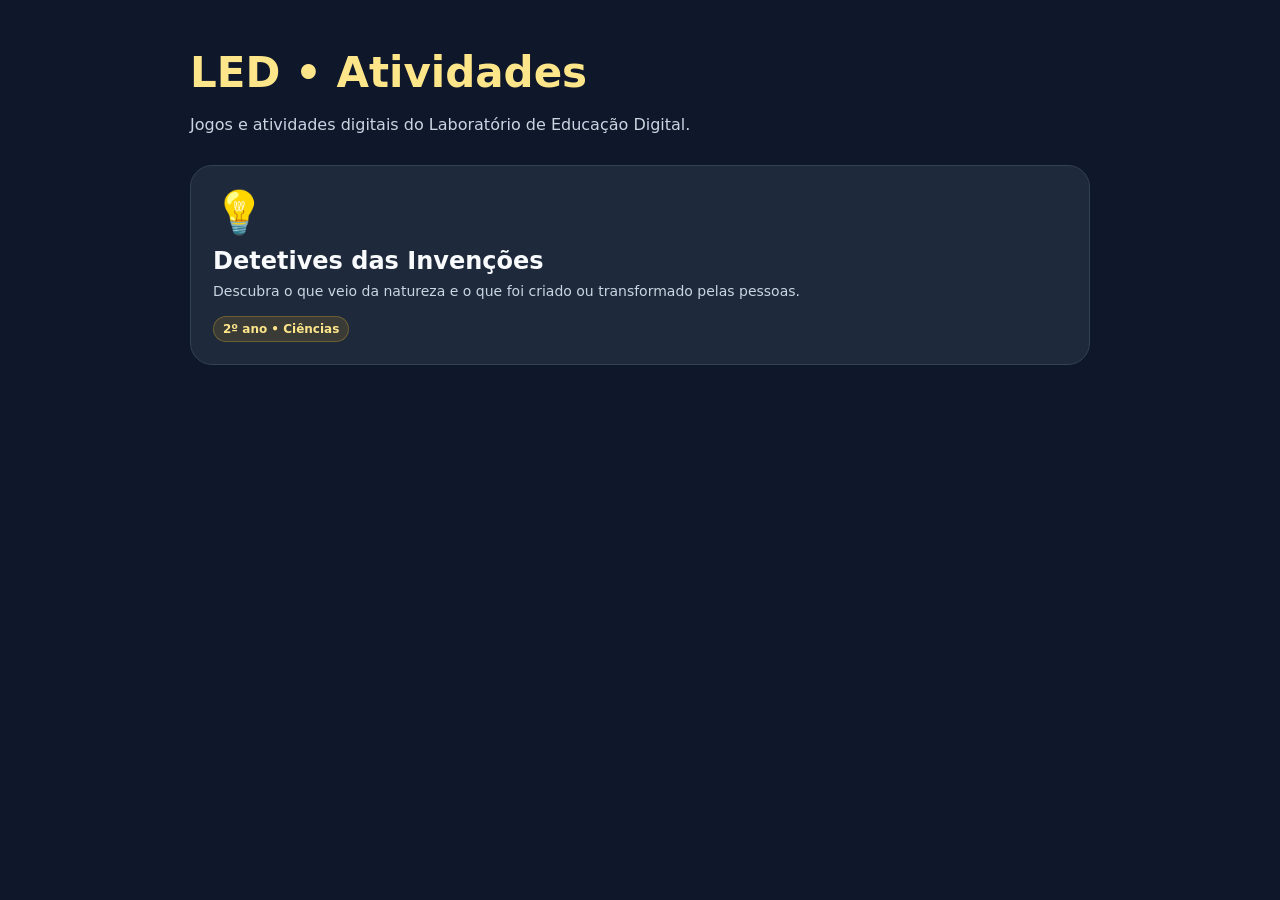
==== index.html @ f3a34b70 "Cria página inicial do LED" ====
<!DOCTYPE html>
<html lang="pt-BR">
<head>
<meta charset="UTF-8">
<meta name="viewport" content="width=device-width, initial-scale=1.0">
<title>LED • Atividades</title>
<style>
body{margin:0;font-family:system-ui,-apple-system,Segoe UI,Roboto,Arial,sans-serif;background:#0f172a;color:#f8fafc;min-height:100vh}main{max-width:900px;margin:auto;padding:48px 20px}h1{font-size:42px;margin:0 0 8px;color:#fde68a}p{color:#cbd5e1;line-height:1.5}.grid{display:grid;grid-template-columns:repeat(auto-fit,minmax(260px,1fr));gap:16px;margin-top:28px}.card{display:block;text-decoration:none;color:#f8fafc;background:#1e293b;border:1px solid #334155;border-radius:22px;padding:22px;transition:.2s}.card:hover{transform:translateY(-2px);border-color:#fbbf24}.emoji{font-size:42px}.card h2{margin:10px 0 6px}.card p{margin:0;font-size:14px}.tag{display:inline-block;margin-top:14px;background:#fbbf2420;color:#fde68a;border:1px solid #fbbf2444;border-radius:999px;padding:5px 9px;font-size:12px;font-weight:700}</style>
</head>
<body>
<main>
<h1>LED • Atividades</h1>
<p>Jogos e atividades digitais do Laboratório de Educação Digital.</p>
<div class="grid">
<a class="card" href="./invencoes/">
<div class="emoji">💡</div>
<h2>Detetives das Invenções</h2>
<p>Descubra o que veio da natureza e o que foi criado ou transformado pelas pessoas.</p>
<span class="tag">2º ano • Ciências</span>
</a>
</div>
</main>
</body>
</html>
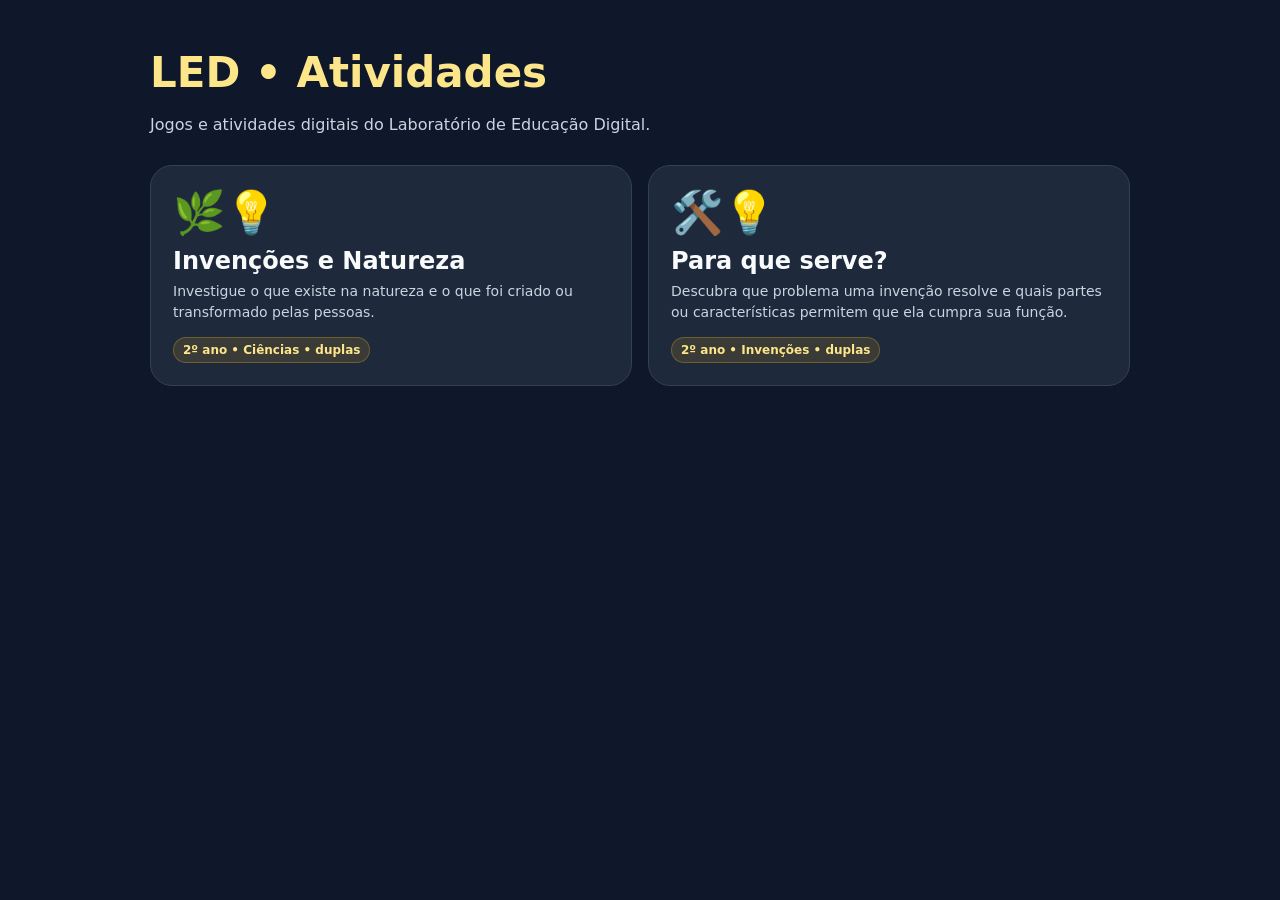
==== commit b9b2cb0c: "Atualiza catálogo com os dois jogos de invenções" ====
--- a/index.html
+++ b/index.html
@@ -5,7 +5,7 @@
 <meta name="viewport" content="width=device-width, initial-scale=1.0">
 <title>LED • Atividades</title>
 <style>
-body{margin:0;font-family:system-ui,-apple-system,Segoe UI,Roboto,Arial,sans-serif;background:#0f172a;color:#f8fafc;min-height:100vh}main{max-width:900px;margin:auto;padding:48px 20px}h1{font-size:42px;margin:0 0 8px;color:#fde68a}p{color:#cbd5e1;line-height:1.5}.grid{display:grid;grid-template-columns:repeat(auto-fit,minmax(260px,1fr));gap:16px;margin-top:28px}.card{display:block;text-decoration:none;color:#f8fafc;background:#1e293b;border:1px solid #334155;border-radius:22px;padding:22px;transition:.2s}.card:hover{transform:translateY(-2px);border-color:#fbbf24}.emoji{font-size:42px}.card h2{margin:10px 0 6px}.card p{margin:0;font-size:14px}.tag{display:inline-block;margin-top:14px;background:#fbbf2420;color:#fde68a;border:1px solid #fbbf2444;border-radius:999px;padding:5px 9px;font-size:12px;font-weight:700}</style>
+body{margin:0;font-family:system-ui,-apple-system,Segoe UI,Roboto,Arial,sans-serif;background:#0f172a;color:#f8fafc;min-height:100vh}main{max-width:980px;margin:auto;padding:48px 20px}h1{font-size:42px;margin:0 0 8px;color:#fde68a}p{color:#cbd5e1;line-height:1.5}.grid{display:grid;grid-template-columns:repeat(auto-fit,minmax(280px,1fr));gap:16px;margin-top:28px}.card{display:block;text-decoration:none;color:#f8fafc;background:#1e293b;border:1px solid #334155;border-radius:22px;padding:22px;transition:.2s}.card:hover{transform:translateY(-2px);border-color:#fbbf24}.emoji{font-size:42px}.card h2{margin:10px 0 6px}.card p{margin:0;font-size:14px}.tag{display:inline-block;margin-top:14px;background:#fbbf2420;color:#fde68a;border:1px solid #fbbf2444;border-radius:999px;padding:5px 9px;font-size:12px;font-weight:700}</style>
 </head>
 <body>
 <main>
@@ -13,10 +13,16 @@
 <p>Jogos e atividades digitais do Laboratório de Educação Digital.</p>
 <div class="grid">
 <a class="card" href="./invencoes/">
-<div class="emoji">💡</div>
-<h2>Detetives das Invenções</h2>
-<p>Descubra o que veio da natureza e o que foi criado ou transformado pelas pessoas.</p>
-<span class="tag">2º ano • Ciências</span>
+<div class="emoji">🌿💡</div>
+<h2>Invenções e Natureza</h2>
+<p>Investigue o que existe na natureza e o que foi criado ou transformado pelas pessoas.</p>
+<span class="tag">2º ano • Ciências • duplas</span>
+</a>
+<a class="card" href="./para-que-serve/">
+<div class="emoji">🛠️💡</div>
+<h2>Para que serve?</h2>
+<p>Descubra que problema uma invenção resolve e quais partes ou características permitem que ela cumpra sua função.</p>
+<span class="tag">2º ano • Invenções • duplas</span>
 </a>
 </div>
 </main>
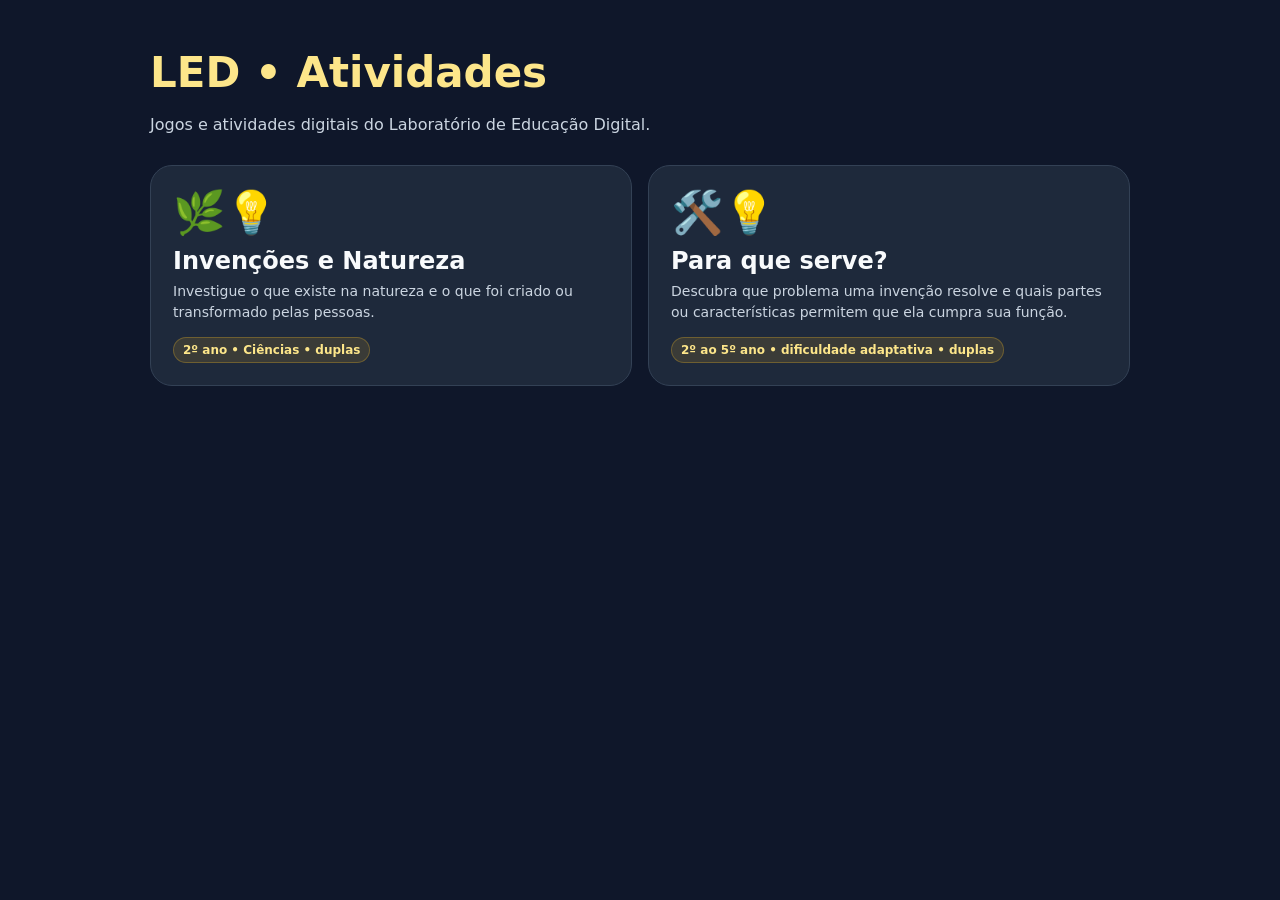
==== commit effa8db9: "Atualiza catálogo para jogo do 2º ao 5º ano" ====
--- a/index.html
+++ b/index.html
@@ -22,9 +22,9 @@
 <div class="emoji">🛠️💡</div>
 <h2>Para que serve?</h2>
 <p>Descubra que problema uma invenção resolve e quais partes ou características permitem que ela cumpra sua função.</p>
-<span class="tag">2º ano • Invenções • duplas</span>
+<span class="tag">2º ao 5º ano • dificuldade adaptativa • duplas</span>
 </a>
 </div>
 </main>
 </body>
-</html>+</html>
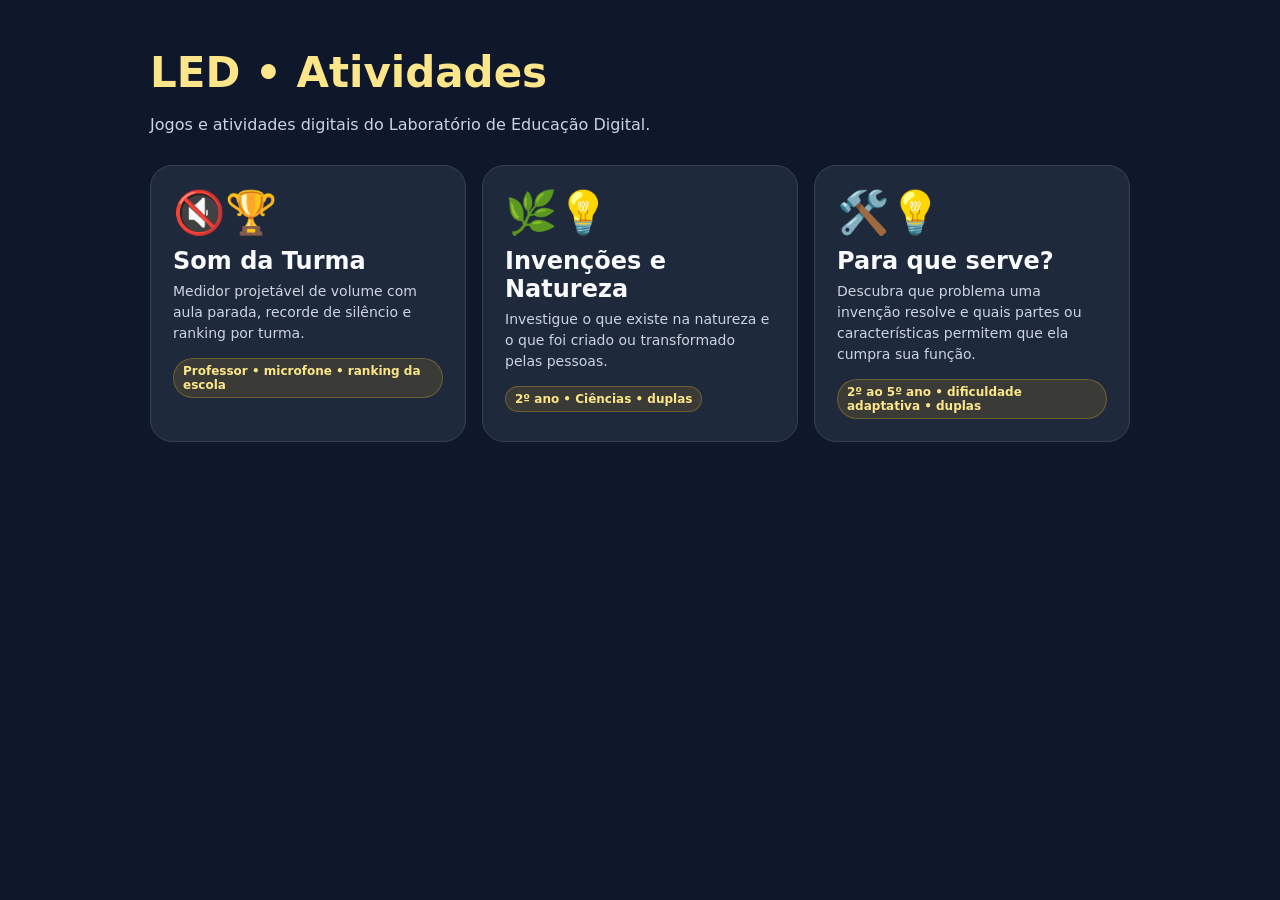
==== commit fae6549d: "Adiciona Som da Turma à página inicial do LED" ====
--- a/index.html
+++ b/index.html
@@ -12,6 +12,12 @@
 <h1>LED • Atividades</h1>
 <p>Jogos e atividades digitais do Laboratório de Educação Digital.</p>
 <div class="grid">
+<a class="card" href="./barulho/">
+<div class="emoji">🔇🏆</div>
+<h2>Som da Turma</h2>
+<p>Medidor projetável de volume com aula parada, recorde de silêncio e ranking por turma.</p>
+<span class="tag">Professor • microfone • ranking da escola</span>
+</a>
 <a class="card" href="./invencoes/">
 <div class="emoji">🌿💡</div>
 <h2>Invenções e Natureza</h2>
@@ -27,4 +33,4 @@
 </div>
 </main>
 </body>
-</html>
+</html>
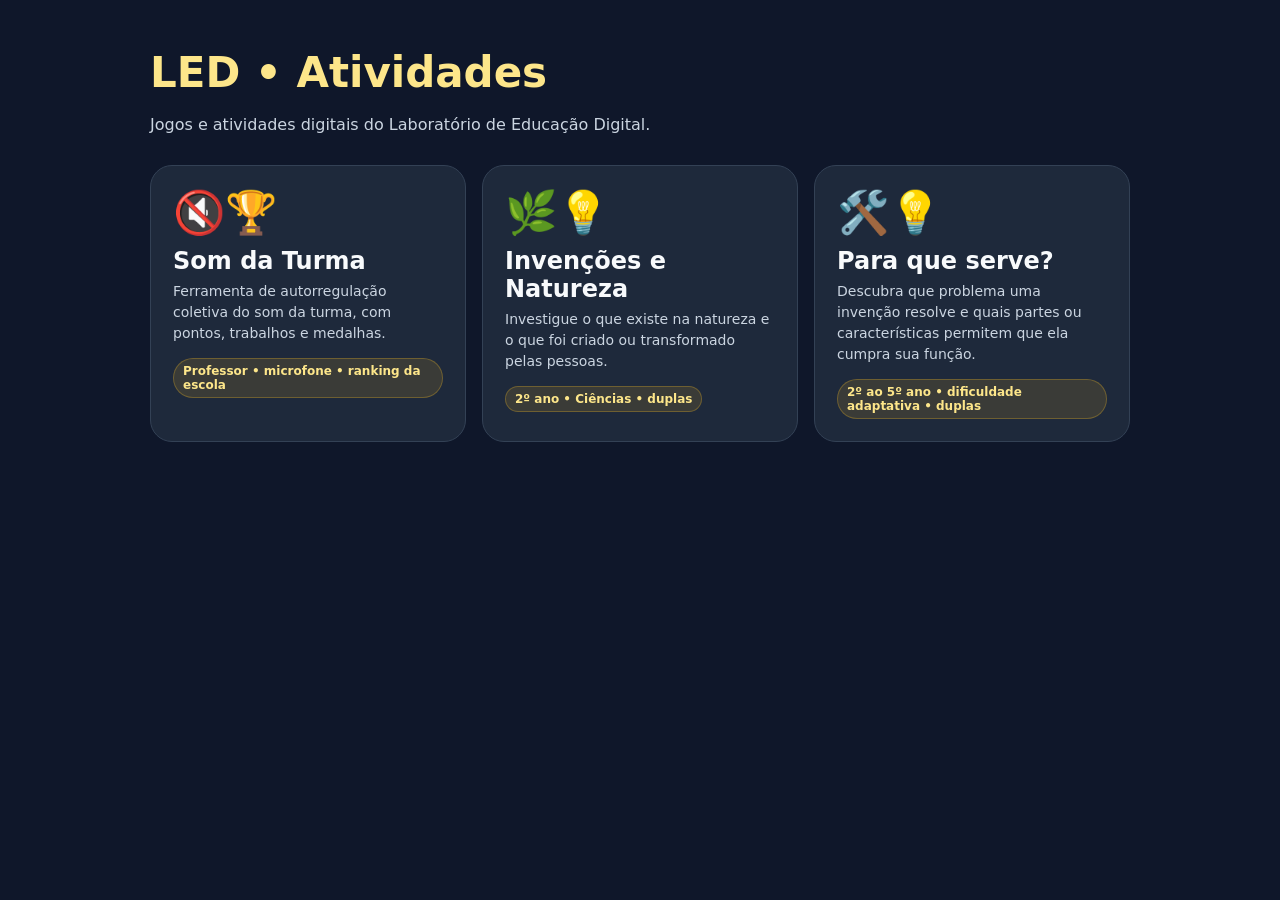
==== commit 7f88be60: "Atualiza acesso do Som da Turma para /somdaturma" ====
--- a/index.html
+++ b/index.html
@@ -12,10 +12,10 @@
 <h1>LED • Atividades</h1>
 <p>Jogos e atividades digitais do Laboratório de Educação Digital.</p>
 <div class="grid">
-<a class="card" href="./barulho/">
+<a class="card" href="./somdaturma/">
 <div class="emoji">🔇🏆</div>
 <h2>Som da Turma</h2>
-<p>Medidor projetável de volume com aula parada, recorde de silêncio e ranking por turma.</p>
+<p>Ferramenta de autorregulação coletiva do som da turma, com pontos, trabalhos e medalhas.</p>
 <span class="tag">Professor • microfone • ranking da escola</span>
 </a>
 <a class="card" href="./invencoes/">
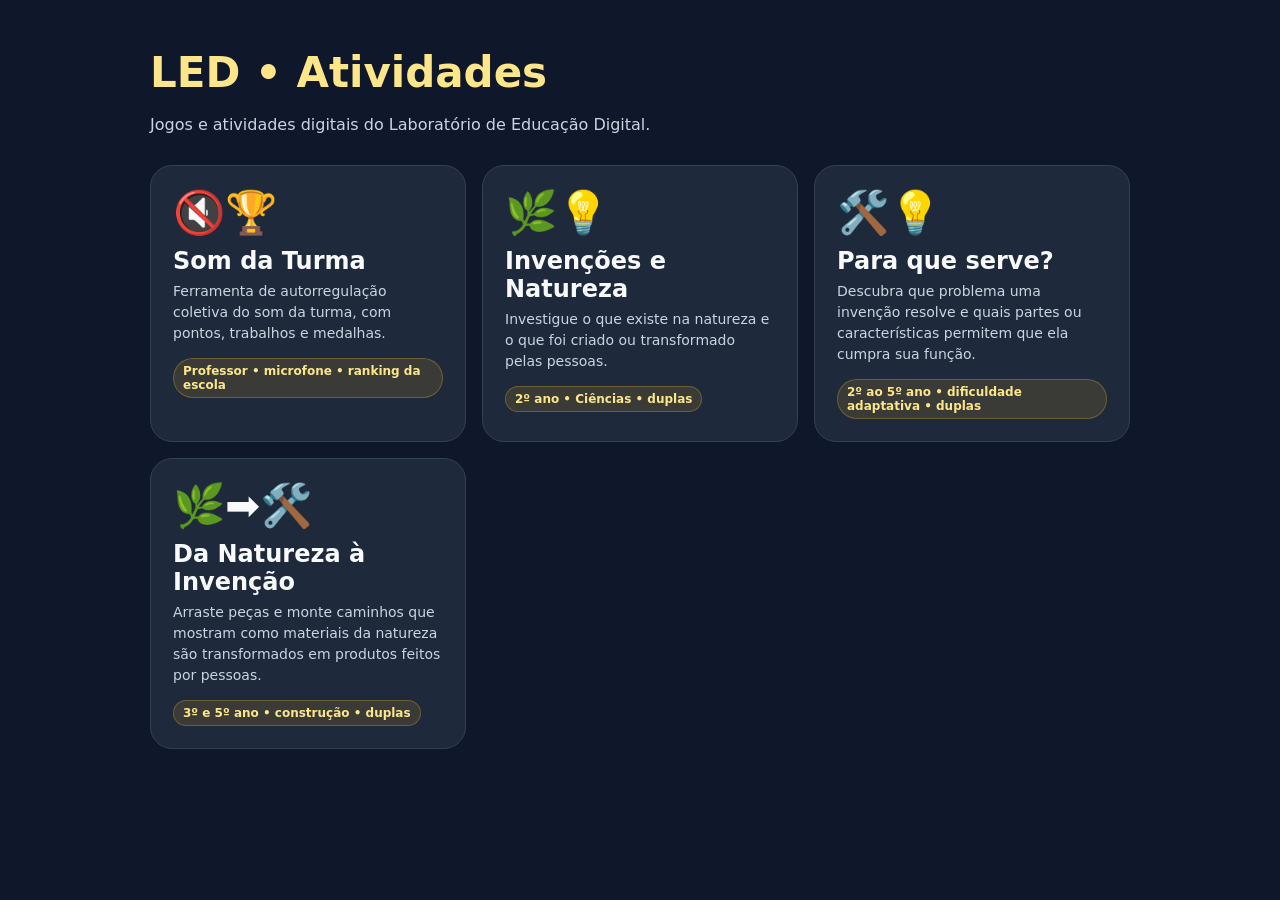
==== commit c06e12e4: "Adiciona Da Natureza à Invenção ao catálogo" ====
--- a/index.html
+++ b/index.html
@@ -30,6 +30,12 @@
 <p>Descubra que problema uma invenção resolve e quais partes ou características permitem que ela cumpra sua função.</p>
 <span class="tag">2º ao 5º ano • dificuldade adaptativa • duplas</span>
 </a>
+<a class="card" href="./da-natureza-a-invencao/">
+<div class="emoji">🌿➡️🛠️</div>
+<h2>Da Natureza à Invenção</h2>
+<p>Arraste peças e monte caminhos que mostram como materiais da natureza são transformados em produtos feitos por pessoas.</p>
+<span class="tag">3º e 5º ano • construção • duplas</span>
+</a>
 </div>
 </main>
 </body>
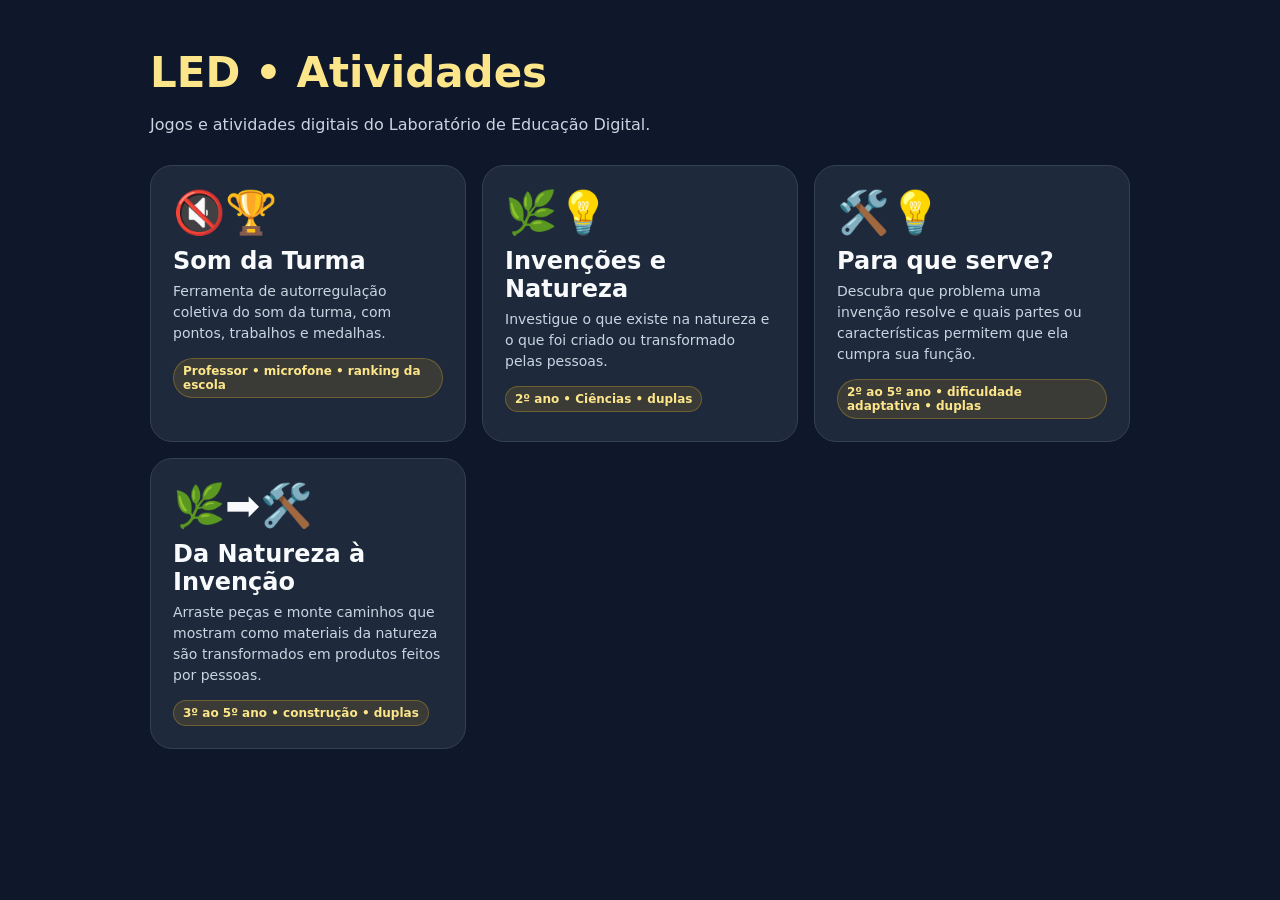
==== commit 80ab7a09: "Atualiza catálogo para incluir 4º ano" ====
--- a/index.html
+++ b/index.html
@@ -34,7 +34,7 @@
 <div class="emoji">🌿➡️🛠️</div>
 <h2>Da Natureza à Invenção</h2>
 <p>Arraste peças e monte caminhos que mostram como materiais da natureza são transformados em produtos feitos por pessoas.</p>
-<span class="tag">3º e 5º ano • construção • duplas</span>
+<span class="tag">3º ao 5º ano • construção • duplas</span>
 </a>
 </div>
 </main>
